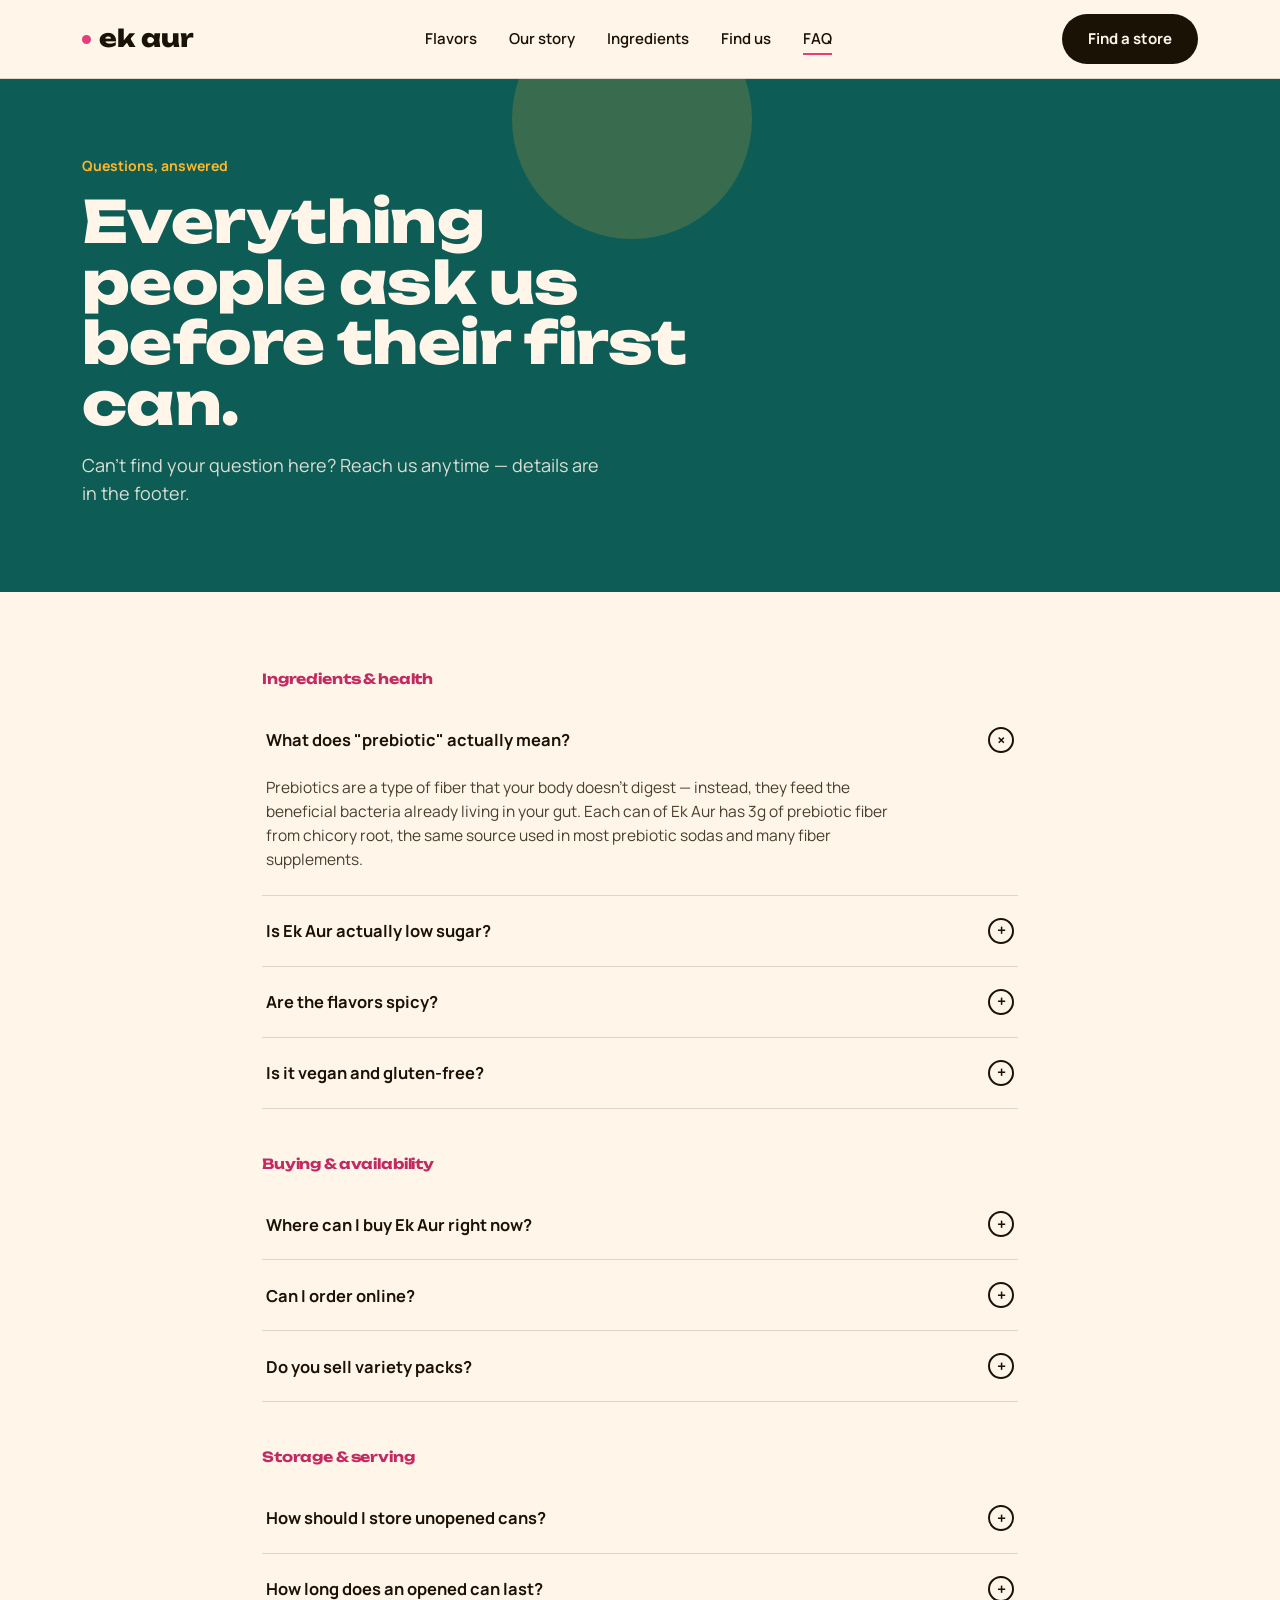
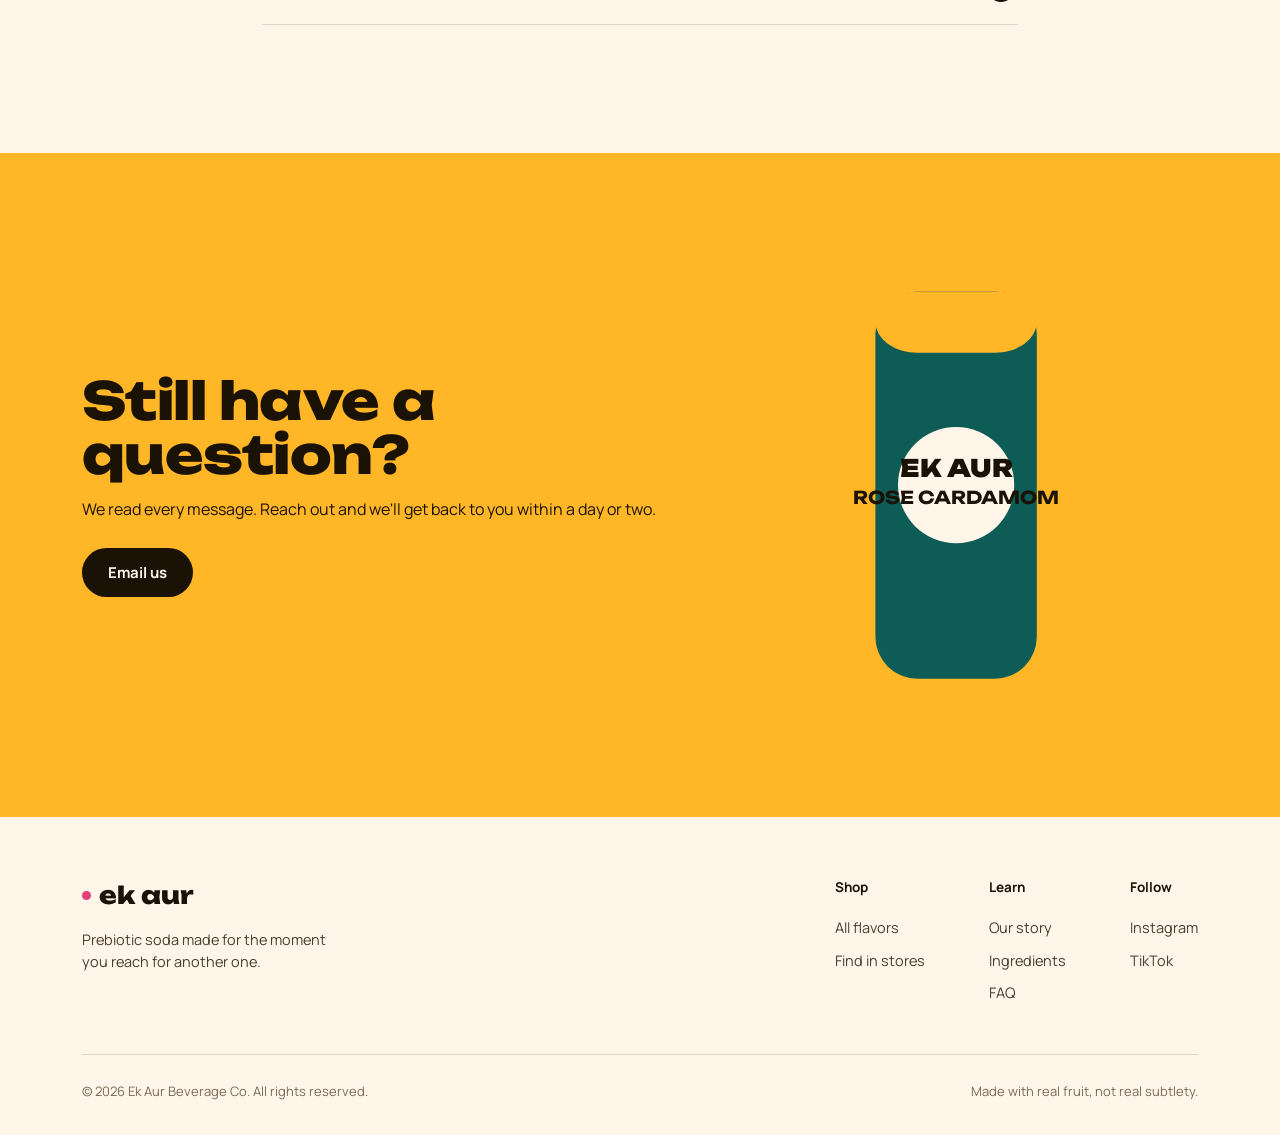
==== faq.html @ 38b81f02 "Add files via upload" ====
<!DOCTYPE html>
<html lang="en">
<head>
<meta charset="UTF-8">
<meta name="viewport" content="width=device-width, initial-scale=1.0">
<title>FAQ — Ek Aur</title>
<link rel="preconnect" href="https://fonts.googleapis.com">
<link rel="preconnect" href="https://fonts.gstatic.com" crossorigin>
<link href="https://fonts.googleapis.com/css2?family=Unbounded:wght@400;600;800;900&family=Manrope:wght@400;500;600;700;800&display=swap" rel="stylesheet">
<link rel="stylesheet" href="styles.css">
</head>
<body>

<header>
  <nav class="wrap">
    <a href="index.html" class="logo"><span class="dot"></span>ek aur</a>
    <div class="nav-links">
      <a href="index.html#flavors">Flavors</a>
      <a href="index.html#story">Our story</a>
      <a href="ingredients.html">Ingredients</a>
      <a href="find-us.html">Find us</a>
      <a href="faq.html" class="active">FAQ</a>
    </div>
    <a href="find-us.html" class="btn">Find a store</a>
  </nav>
</header>

<section class="page-header">
  <div class="blob" style="width:240px; height:240px; top:-80px; left:40%;"></div>
  <div class="wrap">
    <div class="eyebrow">Questions, answered</div>
    <h1>Everything people ask us before their first can.</h1>
    <p>Can't find your question here? Reach us anytime — details are in the footer.</p>
  </div>
</section>

<section class="section tight">
  <div class="wrap" style="max-width:820px;">

    <div class="faq-category">
      <h3>Ingredients &amp; health</h3>

      <details class="faq-item" open>
        <summary>What does "prebiotic" actually mean?<span class="icon">+</span></summary>
        <div class="faq-answer">Prebiotics are a type of fiber that your body doesn't digest — instead, they feed the beneficial bacteria already living in your gut. Each can of Ek Aur has 3g of prebiotic fiber from chicory root, the same source used in most prebiotic sodas and many fiber supplements.</div>
      </details>

      <details class="faq-item">
        <summary>Is Ek Aur actually low sugar?<span class="icon">+</span></summary>
        <div class="faq-answer">Yes — 5g of sugar per can, sourced from fruit juice rather than high-fructose corn syrup. For comparison, a regular soda typically has around 39g. We don't use artificial sweeteners to hit that number.</div>
      </details>

      <details class="faq-item">
        <summary>Are the flavors spicy?<span class="icon">+</span></summary>
        <div class="faq-answer">Only Mango Chili has any heat, and it's a warm finish rather than a burn — closer to a mango with a chili salt rim than a hot sauce. Rose Cardamom, Jamun Fizz, and Guava Lime have no heat at all.</div>
      </details>

      <details class="faq-item">
        <summary>Is it vegan and gluten-free?<span class="icon">+</span></summary>
        <div class="faq-answer">Yes to both. Nothing in any Ek Aur flavor is derived from animal products or contains gluten-based ingredients.</div>
      </details>
    </div>

    <div class="faq-category">
      <h3>Buying &amp; availability</h3>

      <details class="faq-item">
        <summary>Where can I buy Ek Aur right now?<span class="icon">+</span></summary>
        <div class="faq-answer">We're currently in select stores across Delhi NCR, Mumbai, Bengaluru, and Pune, with Hyderabad launching soon. Check the <a href="find-us.html" style="text-decoration:underline;">store locator</a> for exact retailers near you.</div>
      </details>

      <details class="faq-item">
        <summary>Can I order online?<span class="icon">+</span></summary>
        <div class="faq-answer">Not yet — online ordering is in the works. Join the notify list on the homepage or store locator page and we'll email you the moment it's live.</div>
      </details>

      <details class="faq-item">
        <summary>Do you sell variety packs?<span class="icon">+</span></summary>
        <div class="faq-answer">A four-flavor variety pack is planned for the online launch. In stores, availability depends on the retailer — most independent stores currently carry all four flavors individually.</div>
      </details>
    </div>

    <div class="faq-category">
      <h3>Storage &amp; serving</h3>

      <details class="faq-item">
        <summary>How should I store unopened cans?<span class="icon">+</span></summary>
        <div class="faq-answer">Room temperature is fine for storage, but Ek Aur tastes best cold. Chill for at least two hours before opening for the best carbonation and flavor.</div>
      </details>

      <details class="faq-item">
        <summary>How long does an opened can last?<span class="icon">+</span></summary>
        <div class="faq-answer">Like any carbonated drink, it's best finished the same day. Refrigerated and resealed, it'll hold most of its fizz for about 24 hours.</div>
      </details>
    </div>

  </div>
</section>

<section class="cta-band" id="cta">
  <div class="wrap">
    <div>
      <h2>Still have a question?</h2>
      <p style="margin-top:14px; font-size:16px;">We read every message. Reach out and we'll get back to you within a day or two.</p>
      <a href="mailto:hello@drinkekaur.example" class="btn" style="background:var(--ink); color:var(--cream); margin-top:26px;">Email us</a>
    </div>
    <svg viewBox="0 0 300 300" style="justify-self:center;">
      <rect x="100" y="30" width="100" height="240" rx="26" fill="#0E5C56"/>
      <rect x="100" y="30" width="100" height="38" rx="26" fill="#FFB627"/>
      <circle cx="150" cy="150" r="36" fill="#FFF6E9"/>
      <text x="150" y="145" text-anchor="middle" fill="#1B1206" font-family="Unbounded, sans-serif" font-weight="900" font-size="15">EK AUR</text>
      <text x="150" y="162" text-anchor="middle" fill="#1B1206" font-family="Unbounded, sans-serif" font-weight="700" font-size="11">ROSE CARDAMOM</text>
    </svg>
  </div>
</section>

<footer>
  <div class="wrap">
    <div class="footer-top">
      <div>
        <a href="index.html" class="logo"><span class="dot"></span>ek aur</a>
        <p style="max-width:260px; margin-top:14px; font-size:14.5px; color:#4a3d2e;">Prebiotic soda made for the moment you reach for another one.</p>
      </div>
      <div class="footer-cols">
        <div class="footer-col">
          <h4>Shop</h4>
          <a href="index.html#flavors">All flavors</a>
          <a href="find-us.html">Find in stores</a>
        </div>
        <div class="footer-col">
          <h4>Learn</h4>
          <a href="index.html#story">Our story</a>
          <a href="ingredients.html">Ingredients</a>
          <a href="faq.html">FAQ</a>
        </div>
        <div class="footer-col">
          <h4>Follow</h4>
          <a href="#">Instagram</a>
          <a href="#">TikTok</a>
        </div>
      </div>
    </div>
    <div class="footer-bottom">
      <span>© 2026 Ek Aur Beverage Co. All rights reserved.</span>
      <span>Made with real fruit, not real subtlety.</span>
    </div>
  </div>
</footer>

</body>
</html>
---- styles.css ----
/* ===== Ek Aur — shared styles ===== */
:root{
  --cream:#FFF6E9;
  --ink:#1B1206;
  --magenta:#E63E7A;
  --magenta-dark:#C22B62;
  --marigold:#FFB627;
  --teal:#0E5C56;
  --teal-dark:#0A423D;
  --coral:#FF6B4A;
  --line: rgba(27,18,6,0.14);
  --radius-lg: 28px;
  --radius-sm: 14px;
}
*{box-sizing:border-box; margin:0; padding:0;}
html{scroll-behavior:smooth;}
body{
  background:var(--cream);
  color:var(--ink);
  font-family:'Manrope', sans-serif;
  font-size:17px;
  line-height:1.55;
  overflow-x:hidden;
}
h1,h2,h3,.display{
  font-family:'Unbounded', sans-serif;
  line-height:1.05;
  letter-spacing:-0.01em;
}
a{color:inherit; text-decoration:none;}
img,svg{display:block; max-width:100%;}
.wrap{ max-width:1180px; margin:0 auto; padding:0 32px; }
button{font-family:inherit; cursor:pointer; border:none;}
a:focus-visible, button:focus-visible, input:focus-visible, summary:focus-visible{
  outline:3px solid var(--teal); outline-offset:3px;
}
@media (prefers-reduced-motion: reduce){ *{animation:none !important; transition:none !important;} }

/* ---------- NAV ---------- */
header{
  position:sticky; top:0; z-index:50;
  background:rgba(255,246,233,0.92);
  backdrop-filter:blur(8px);
  border-bottom:1px solid var(--line);
}
nav.wrap{ display:flex; align-items:center; justify-content:space-between; height:78px; }
.logo{ font-family:'Unbounded'; font-weight:800; font-size:24px; display:flex; align-items:center; gap:8px; }
.logo .dot{width:9px; height:9px; border-radius:50%; background:var(--magenta); display:inline-block;}
.nav-links{display:flex; gap:32px; font-weight:600; font-size:15px;}
.nav-links a{position:relative; padding:4px 0;}
.nav-links a::after{ content:""; position:absolute; left:0; bottom:0; height:2px; width:0; background:var(--magenta); transition:width .25s ease; }
.nav-links a:hover::after, .nav-links a.active::after{width:100%;}
.btn{
  display:inline-flex; align-items:center; gap:8px;
  background:var(--ink); color:var(--cream);
  padding:13px 26px; border-radius:100px; font-weight:700; font-size:15px;
  transition: transform .18s ease, background .18s ease;
}
.btn:hover{ background:var(--magenta-dark); transform:translateY(-2px);}
.btn.ghost{background:transparent; color:var(--ink); border:2px solid var(--ink); padding:11px 24px;}
.btn.ghost:hover{background:var(--ink); color:var(--cream);}

/* ---------- PAGE HEADER (sub-pages) ---------- */
.page-header{ background:var(--teal); color:var(--cream); padding:76px 0 84px; position:relative; overflow:hidden;}
.page-header .eyebrow{ font-weight:700; font-size:14px; color:var(--marigold); margin-bottom:14px;}
.page-header h1{ font-size:clamp(36px,5vw,58px); font-weight:800; max-width:640px;}
.page-header p{ margin-top:18px; font-size:18px; color:rgba(255,246,233,0.85); max-width:520px;}
.page-header .blob{position:absolute; border-radius:50%; background:rgba(255,182,39,0.18);}

/* ---------- HERO (home) ---------- */
.hero{ position:relative; background:var(--magenta); color:var(--cream); padding-top:64px; overflow:hidden; }
.hero .wrap{ display:grid; grid-template-columns:1.05fr 0.95fr; gap:40px; align-items:center; min-height:640px; }
.hero-eyebrow{ font-weight:700; font-size:15px; color:var(--marigold); margin-bottom:18px; }
.hero h1{ font-size:clamp(48px, 6.4vw, 88px); font-weight:900; color:var(--cream); }
.hero h1 .accent{color:var(--marigold);}
.hero p.lede{ margin-top:24px; max-width:440px; font-size:19px; color:rgba(255,246,233,0.88); }
.hero-cta{display:flex; gap:16px; margin-top:36px; flex-wrap:wrap;}
.hero .btn{background:var(--marigold); color:var(--ink);}
.hero .btn:hover{background:#fff; }
.hero .btn.ghost{border-color:rgba(255,246,233,0.6); color:var(--cream);}
.hero .btn.ghost:hover{background:rgba(255,246,233,0.14); color:var(--cream);}
.hero-art{position:relative; height:560px; display:flex; align-items:flex-end; justify-content:center;}
.can{position:absolute; bottom:20px; transform-origin:bottom center;}
.can.main{width:230px; z-index:3; bottom:10px;}
.can.left{width:150px; left:2%; bottom:0; transform:rotate(-13deg); opacity:0.92; z-index:2;}
.can.right{width:150px; right:0%; bottom:36px; transform:rotate(11deg); opacity:0.92; z-index:2;}
.hero-badge{
  position:absolute; top:70px; right:6%; width:118px; height:118px; border-radius:50%;
  background:var(--teal); color:var(--cream); display:flex; align-items:center; justify-content:center;
  text-align:center; font-family:'Unbounded'; font-weight:700; font-size:13px; line-height:1.25; padding:10px;
  animation: spin-slow 18s linear infinite; border:2px dashed rgba(255,246,233,0.5);
}
@keyframes spin-slow{ to{ transform:rotate(360deg);} }

/* ---------- MARQUEE ---------- */
.marquee-band{ background:var(--ink); color:var(--cream); overflow:hidden; white-space:nowrap; padding:16px 0; }
.marquee-track{ display:inline-block; padding-left:100%; animation: scroll-left 26s linear infinite; font-family:'Unbounded'; font-weight:600; font-size:16px; }
.marquee-track span{ margin:0 28px; color:var(--marigold);}
@keyframes scroll-left{ from{transform:translateX(0);} to{transform:translateX(-100%);} }

/* ---------- SECTION ---------- */
.section{padding:110px 0;}
.section.tight{padding:80px 0;}
.section-head{max-width:600px; margin-bottom:56px;}
.section-head h2{font-size:clamp(32px,4vw,48px); font-weight:800;}
.section-head p{margin-top:16px; font-size:18px; color:#4a3d2e; max-width:520px;}
.section-head .btn{margin-top:22px;}

/* ---------- FLAVORS ---------- */
.flavor-grid{ display:grid; grid-template-columns:repeat(4, 1fr); gap:22px; }
.flavor-card{
  border-radius:var(--radius-lg); padding:30px 24px 26px; min-height:340px;
  display:flex; flex-direction:column; justify-content:space-between; position:relative;
  transition: transform .3s cubic-bezier(.2,.8,.2,1);
}
.flavor-card:hover{transform:translateY(-8px) rotate(-1deg);}
.flavor-card:nth-child(2){ transform:rotate(1.4deg); }
.flavor-card:nth-child(2):hover{ transform:translateY(-8px) rotate(1.4deg) scale(1.01); }
.flavor-card:nth-child(4){ transform:rotate(-1.8deg); }
.flavor-card:nth-child(4):hover{ transform:translateY(-8px) rotate(-1.8deg) scale(1.01); }
.flavor-card h3{font-size:23px; font-weight:700; margin-top:16px;}
.flavor-card p{font-size:14.5px; margin-top:8px; opacity:0.85;}
.flavor-tag{ align-self:flex-start; font-size:12.5px; font-weight:700; padding:5px 12px; border-radius:100px; background:rgba(0,0,0,0.12); }
.flavor-swatch{width:52px; height:52px; border-radius:50%; margin-top:auto;}
.f1{background:#FFD9E6; color:#7A1240;}
.f2{background:#FFE3B0; color:#7A4A00;}
.f3{background:#CDEFE6; color:#0A423D;}
.f4{background:#FFD3C2; color:#7A2A0E;}

/* ---------- STORY ---------- */
.story{ background:var(--teal); color:var(--cream); position:relative; }
.story .wrap{ display:grid; grid-template-columns:0.9fr 1.1fr; gap:60px; align-items:center; }
.story-word{ font-family:'Unbounded'; font-weight:900; font-size:clamp(40px,5vw,64px); color:var(--marigold); }
.story-translit{font-size:16px; letter-spacing:0.02em; color:rgba(255,246,233,0.7); margin-top:6px; font-weight:600;}
.story p.big{font-size:22px; font-weight:600; margin-top:26px; max-width:480px;}
.story-meaning{ background:var(--teal-dark); border-radius:var(--radius-lg); padding:36px; margin-top:8px; }
.story-meaning-row{display:flex; gap:16px; padding:14px 0; border-bottom:1px solid rgba(255,246,233,0.14);}
.story-meaning-row:last-child{border-bottom:none;}
.story-meaning-row .num{font-family:'Unbounded'; font-weight:700; color:var(--marigold); min-width:26px;}

/* ---------- BENEFITS ---------- */
.benefit-grid{ display:grid; grid-template-columns:repeat(3,1fr); gap:2px; background:var(--line); border:1px solid var(--line); border-radius:var(--radius-lg); overflow:hidden; }
.benefit-cell{ background:var(--cream); padding:38px 30px; min-height:230px; display:flex; flex-direction:column; justify-content:space-between; }
.benefit-icon{width:44px; height:44px;}
.benefit-cell h3{font-size:19px; font-weight:700; margin-top:20px;}
.benefit-cell p{font-size:14.5px; color:#4a3d2e; margin-top:8px;}

/* ---------- INGREDIENT DEEP-DIVE ---------- */
.ingredient-row{
  display:grid; grid-template-columns:220px 1fr; gap:40px; align-items:center;
  padding:44px 0; border-bottom:1px solid var(--line);
}
.ingredient-row:last-child{border-bottom:none;}
.ingredient-row:nth-child(even){ grid-template-columns:220px 1fr; }
.ingredient-mark{
  width:180px; height:180px; border-radius:50%; display:flex; align-items:center; justify-content:center;
}
.ingredient-mark svg{width:78px; height:78px;}
.ingredient-copy .tag{ font-size:12.5px; font-weight:700; padding:5px 12px; border-radius:100px; background:rgba(27,18,6,0.08); display:inline-block; margin-bottom:14px;}
.ingredient-copy h3{font-size:26px; font-weight:700;}
.ingredient-copy p{margin-top:12px; max-width:640px; color:#4a3d2e; font-size:15.5px;}
.ingredient-stats{display:flex; gap:28px; margin-top:18px; flex-wrap:wrap;}
.ingredient-stats div{font-size:13px; font-weight:600; color:#4a3d2e;}
.ingredient-stats strong{display:block; font-family:'Unbounded'; font-size:20px; color:var(--ink);}

/* ---------- STAT STRIP ---------- */
.stat-strip{ background:var(--coral); color:var(--ink); }
.stat-strip .wrap{ display:grid; grid-template-columns:repeat(4,1fr); padding:56px 32px; gap:20px; }
.stat{text-align:left; border-left:2px solid rgba(27,18,6,0.25); padding-left:22px;}
.stat:first-child{border-left:none; padding-left:0;}
.stat .big-num{font-family:'Unbounded'; font-weight:800; font-size:40px;}
.stat .label{font-size:13.5px; font-weight:600; margin-top:6px; max-width:150px;}

/* ---------- TESTIMONIALS ---------- */
.testimonials{background:var(--ink); color:var(--cream);}
.testimonials .section-head p{color:rgba(255,246,233,0.7);}
.testimonials .section-head h2{color:var(--cream);}
.t-grid{display:grid; grid-template-columns:repeat(3,1fr); gap:22px;}
.t-card{ background:#2A1D10; border-radius:var(--radius-sm); padding:28px; border:1px solid rgba(255,246,233,0.1); }
.t-card p{font-size:15.5px; line-height:1.6;}
.t-who{margin-top:20px; display:flex; align-items:center; gap:12px;}
.t-avatar{width:38px; height:38px; border-radius:50%;}
.t-who .name{font-weight:700; font-size:14px;}
.t-who .meta{font-size:12.5px; opacity:0.6;}

/* ---------- STORE LOCATOR ---------- */
.locator-panel{
  display:grid; grid-template-columns:1fr 1.3fr; gap:0;
  border:1px solid var(--line); border-radius:var(--radius-lg); overflow:hidden;
}
.locator-search{ background:var(--cream); padding:40px; }
.locator-search h3{font-size:20px; font-weight:700; margin-bottom:16px;}
.locator-search .search-row{display:flex; gap:10px;}
.locator-search input{ flex:1; padding:14px 16px; border-radius:100px; border:2px solid var(--ink); font-family:inherit; font-size:14.5px; background:#fff;}
.locator-search .btn{padding:13px 20px;}
.locator-search .request-note{margin-top:28px; font-size:14px; color:#4a3d2e; line-height:1.6;}
.locator-map{ background: repeating-linear-gradient(135deg, #CDEFE6, #CDEFE6 14px, #bfe6da 14px, #bfe6da 28px); position:relative; min-height:340px;}
.map-pin{
  position:absolute; width:30px; height:30px; background:var(--magenta); border-radius:50% 50% 50% 0;
  transform:rotate(-45deg); border:2px solid var(--ink);
}
.city-list{ margin-top:0; }
.city-row{ display:flex; justify-content:space-between; align-items:center; padding:20px 40px; border-top:1px solid var(--line); }
.city-row .city{font-weight:700; font-size:15px;}
.city-row .stores{font-size:13.5px; color:#4a3d2e; margin-top:3px;}
.city-row .count{ font-family:'Unbounded'; font-weight:700; color:var(--magenta-dark); font-size:14px;}

/* ---------- FAQ ---------- */
.faq-category{margin-bottom:48px;}
.faq-category h3{font-size:14px; font-weight:700; text-transform:none; color:var(--magenta-dark); margin-bottom:18px;}
.faq-item{ border-bottom:1px solid var(--line); }
.faq-item summary{
  padding:22px 4px; font-weight:700; font-size:16.5px; cursor:pointer; list-style:none;
  display:flex; justify-content:space-between; align-items:center; gap:20px;
}
.faq-item summary::-webkit-details-marker{display:none;}
.faq-item summary .icon{
  width:26px; height:26px; border-radius:50%; border:2px solid var(--ink); flex-shrink:0;
  display:flex; align-items:center; justify-content:center; font-size:16px; font-weight:700;
  transition: transform .2s ease;
}
.faq-item[open] summary .icon{transform:rotate(45deg);}
.faq-item .faq-answer{ padding:0 4px 24px; color:#4a3d2e; font-size:15.5px; max-width:640px; }

/* ---------- CTA / NEWSLETTER ---------- */
.cta-band{ background:var(--marigold); color:var(--ink); position:relative; overflow:hidden; }
.cta-band .wrap{ padding:90px 32px; display:grid; grid-template-columns:1.1fr 0.9fr; gap:40px; align-items:center; }
.cta-band h2{font-size:clamp(34px,4.2vw,52px); font-weight:800;}
.cta-form{display:flex; gap:10px; margin-top:26px; max-width:420px;}
.cta-form input{ flex:1; padding:15px 18px; border-radius:100px; border:2px solid var(--ink); font-family:inherit; font-size:15px; background:var(--cream); }
.cta-form .btn{background:var(--ink); color:var(--cream); white-space:nowrap;}
.cta-form .btn:hover{background:var(--teal-dark);}
.cta-note{font-size:13px; margin-top:12px; opacity:0.75;}

/* ---------- FOOTER ---------- */
footer{background:var(--cream); padding:60px 0 34px;}
.footer-top{ display:flex; justify-content:space-between; align-items:flex-start; padding-bottom:44px; border-bottom:1px solid var(--line); flex-wrap:wrap; gap:32px; }
.footer-cols{display:flex; gap:64px; flex-wrap:wrap;}
.footer-col h4{font-size:13.5px; font-weight:700; margin-bottom:14px;}
.footer-col a{display:block; font-size:14.5px; color:#4a3d2e; padding:5px 0;}
.footer-col a:hover{color:var(--magenta-dark);}
.footer-bottom{ display:flex; justify-content:space-between; align-items:center; padding-top:26px; font-size:13px; color:#7a6a56; flex-wrap:wrap; gap:12px; }

/* ---------- RESPONSIVE ---------- */
@media (max-width:920px){
  .nav-links{display:none;}
  .hero .wrap{grid-template-columns:1fr; min-height:auto; padding-top:12px; padding-bottom:40px;}
  .hero-art{height:380px; margin-top:20px;}
  .hero-badge{display:none;}
  .flavor-grid{grid-template-columns:repeat(2,1fr);}
  .story .wrap{grid-template-columns:1fr;}
  .benefit-grid{grid-template-columns:1fr;}
  .stat-strip .wrap{grid-template-columns:repeat(2,1fr);}
  .t-grid{grid-template-columns:1fr;}
  .cta-band .wrap{grid-template-columns:1fr;}
  .cta-form{flex-direction:column;}
  .footer-cols{gap:36px;}
  .ingredient-row{grid-template-columns:1fr; text-align:left;}
  .ingredient-mark{width:120px; height:120px;}
  .ingredient-mark svg{width:56px; height:56px;}
  .locator-panel{grid-template-columns:1fr;}
  .city-row{padding:18px 24px;}
}
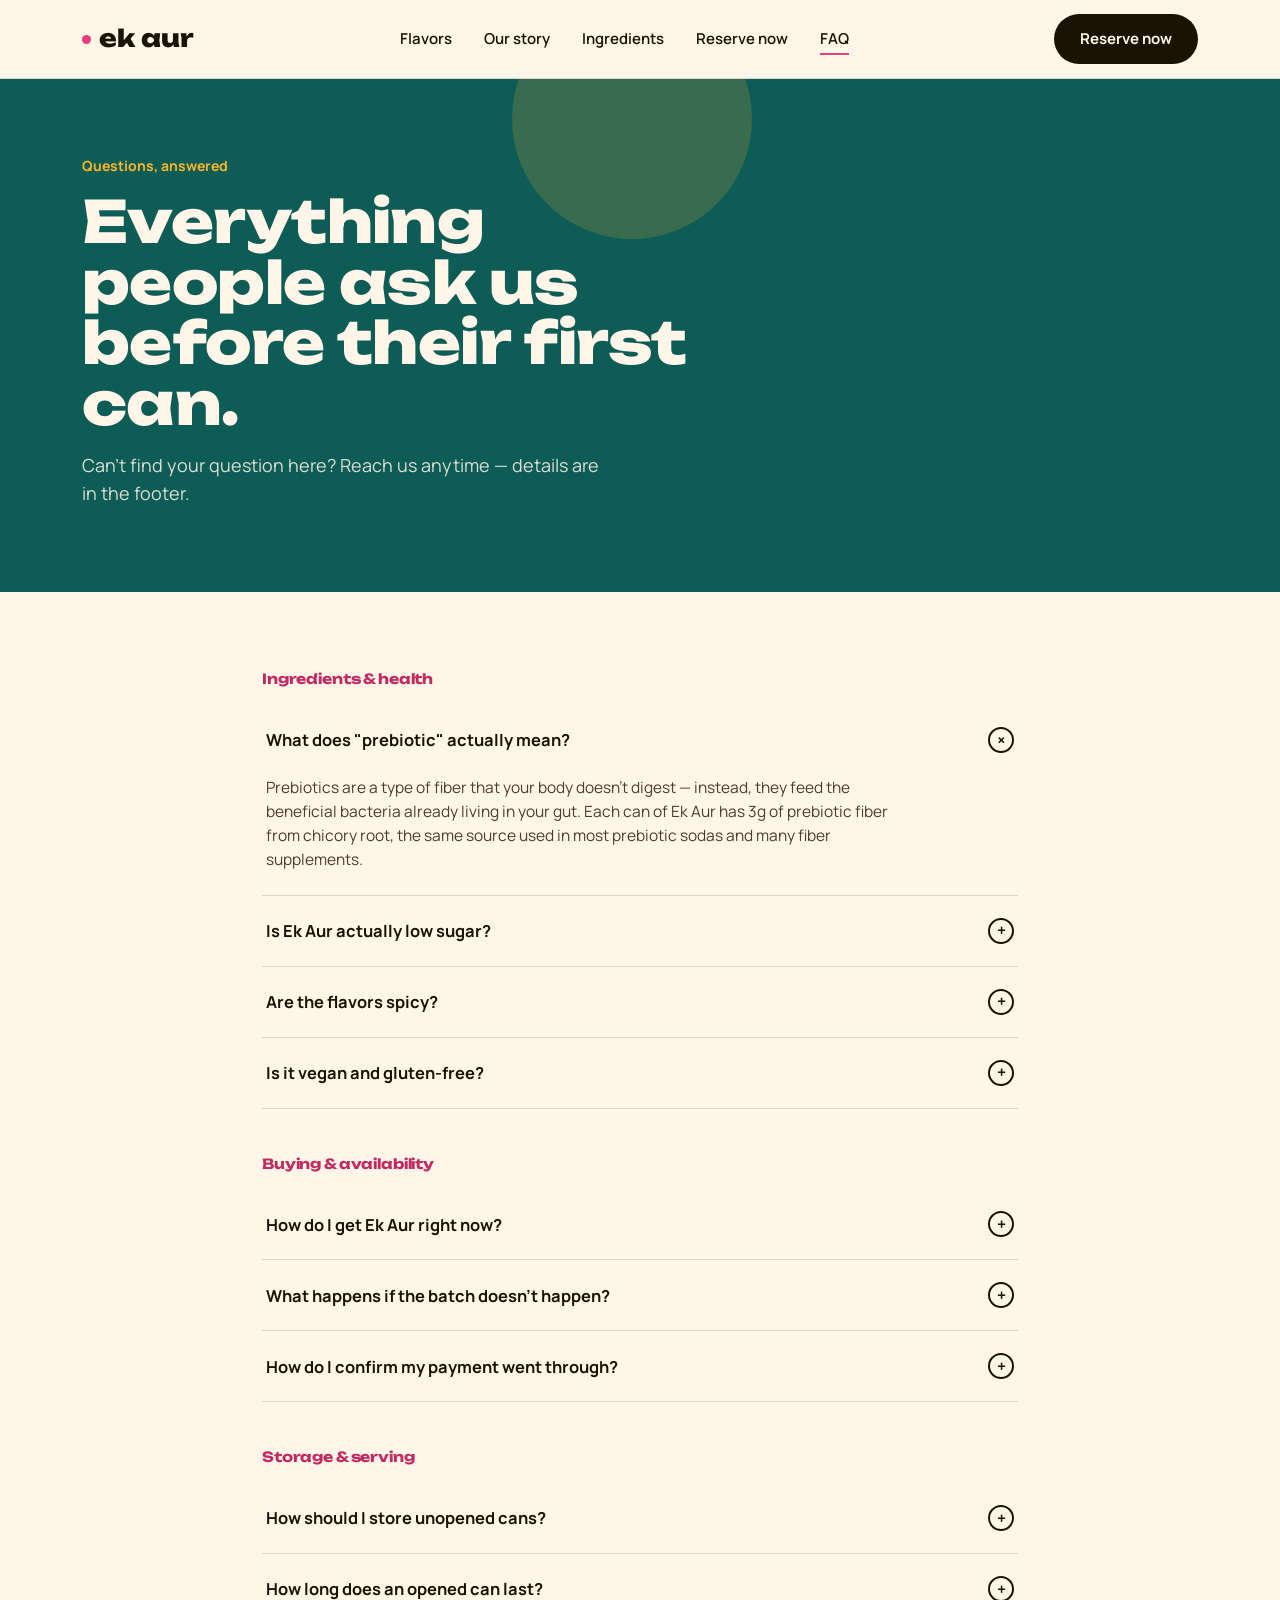
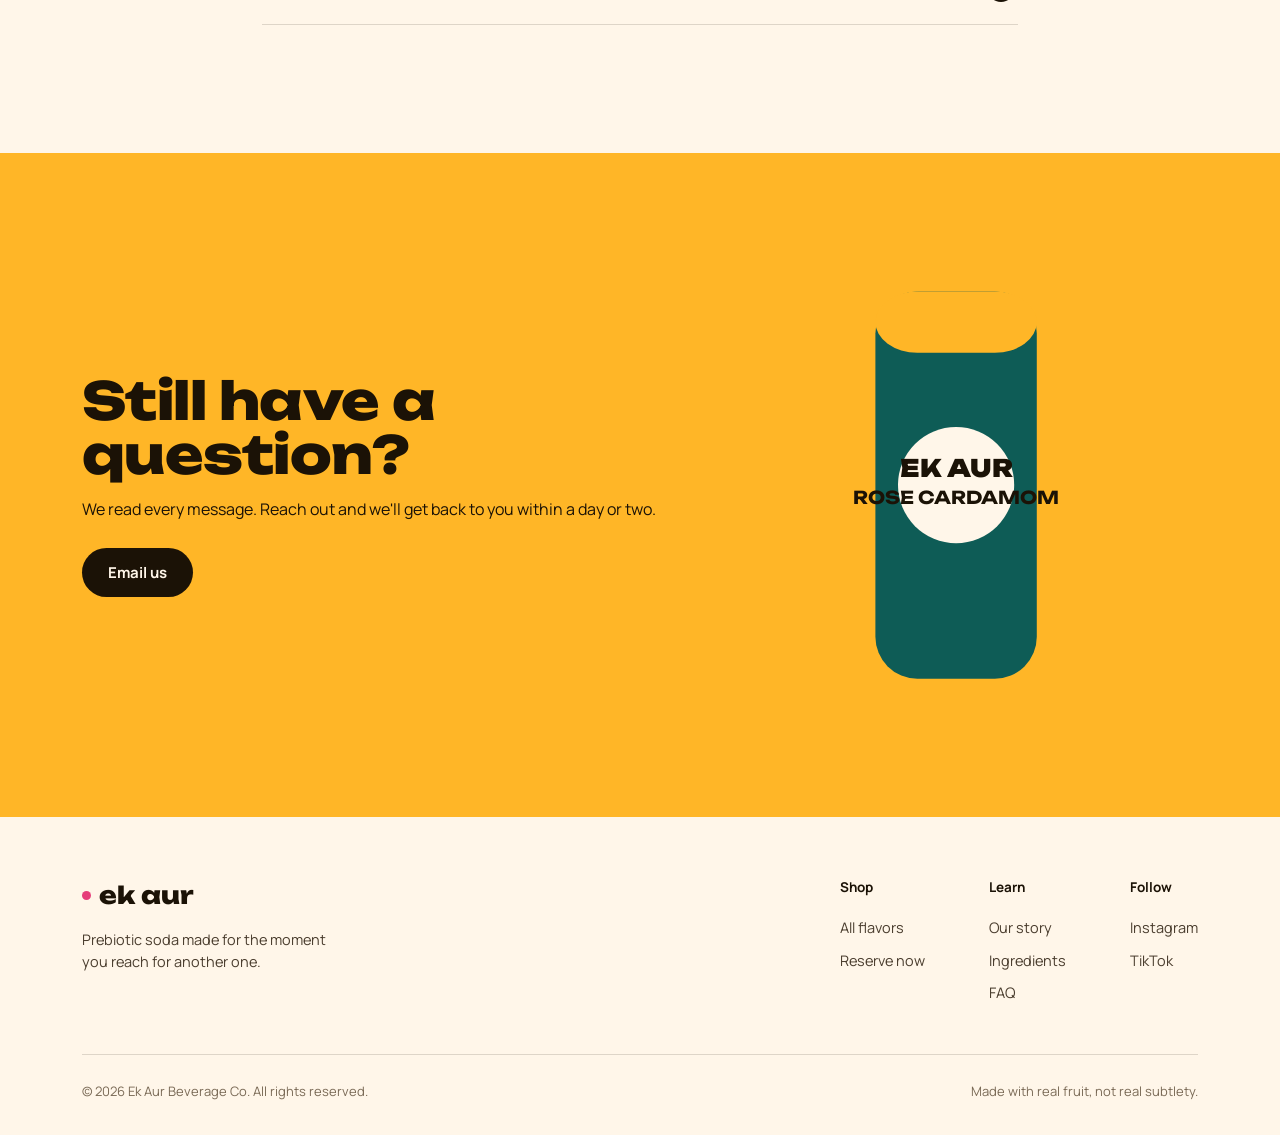
==== commit c9b00600: "Reserve page , QR, google form added" ====
--- a/faq.html
+++ b/faq.html
@@ -18,10 +18,10 @@
       <a href="index.html#flavors">Flavors</a>
       <a href="index.html#story">Our story</a>
       <a href="ingredients.html">Ingredients</a>
-      <a href="find-us.html">Find us</a>
+      <a href="reserve.html">Reserve now</a>
       <a href="faq.html" class="active">FAQ</a>
     </div>
-    <a href="find-us.html" class="btn">Find a store</a>
+    <a href="reserve.html" class="btn">Reserve now</a>
   </nav>
 </header>
 
@@ -65,18 +65,18 @@
       <h3>Buying &amp; availability</h3>
 
       <details class="faq-item">
-        <summary>Where can I buy Ek Aur right now?<span class="icon">+</span></summary>
-        <div class="faq-answer">We're currently in select stores across Delhi NCR, Mumbai, Bengaluru, and Pune, with Hyderabad launching soon. Check the <a href="find-us.html" style="text-decoration:underline;">store locator</a> for exact retailers near you.</div>
+        <summary>How do I get Ek Aur right now?<span class="icon">+</span></summary>
+        <div class="faq-answer">We haven't launched in stores yet — we're currently taking founding-batch pre-orders. Reserve your case on the <a href="reserve.html" style="text-decoration:underline;">reserve page</a>; if we hit our reservation target, we go into production and ship to everyone who reserved.</div>
       </details>
 
       <details class="faq-item">
-        <summary>Can I order online?<span class="icon">+</span></summary>
-        <div class="faq-answer">Not yet — online ordering is in the works. Join the notify list on the homepage or store locator page and we'll email you the moment it's live.</div>
+        <summary>What happens if the batch doesn't happen?<span class="icon">+</span></summary>
+        <div class="faq-answer">If we don't reach 500 reservations by the deadline shown on the reserve page, everyone who paid is refunded in full within 14 days — no questions asked. Your payment isn't at risk either way.</div>
       </details>
 
       <details class="faq-item">
-        <summary>Do you sell variety packs?<span class="icon">+</span></summary>
-        <div class="faq-answer">A four-flavor variety pack is planned for the online launch. In stores, availability depends on the retailer — most independent stores currently carry all four flavors individually.</div>
+        <summary>How do I confirm my payment went through?<span class="icon">+</span></summary>
+        <div class="faq-answer">After paying via the UPI QR code on the reserve page, fill out the short confirmation form with your details and the UPI transaction reference number. That's what officially logs your reservation.</div>
       </details>
     </div>
 
@@ -125,7 +125,7 @@
         <div class="footer-col">
           <h4>Shop</h4>
           <a href="index.html#flavors">All flavors</a>
-          <a href="find-us.html">Find in stores</a>
+          <a href="reserve.html">Reserve now</a>
         </div>
         <div class="footer-col">
           <h4>Learn</h4>
--- a/styles.css
+++ b/styles.css
@@ -79,11 +79,13 @@
 .hero .btn:hover{background:#fff; }
 .hero .btn.ghost{border-color:rgba(255,246,233,0.6); color:var(--cream);}
 .hero .btn.ghost:hover{background:rgba(255,246,233,0.14); color:var(--cream);}
-.hero-art{position:relative; height:560px; display:flex; align-items:flex-end; justify-content:center;}
-.can{position:absolute; bottom:20px; transform-origin:bottom center;}
-.can.main{width:230px; z-index:3; bottom:10px;}
-.can.left{width:150px; left:2%; bottom:0; transform:rotate(-13deg); opacity:0.92; z-index:2;}
-.can.right{width:150px; right:0%; bottom:36px; transform:rotate(11deg); opacity:0.92; z-index:2;}
+.hero-art{position:relative; height:560px; display:flex; align-items:center; justify-content:center;}
+.hero-photo-frame{
+  width:440px; max-width:88%; border-radius:var(--radius-lg); overflow:hidden;
+  transform:rotate(-3deg); box-shadow:0 30px 70px rgba(0,0,0,0.35);
+  border:7px solid var(--cream);
+}
+.hero-photo-frame img{width:100%; height:auto; display:block;}
 .hero-badge{
   position:absolute; top:70px; right:6%; width:118px; height:118px; border-radius:50%;
   background:var(--teal); color:var(--cream); display:flex; align-items:center; justify-content:center;
@@ -109,8 +111,8 @@
 /* ---------- FLAVORS ---------- */
 .flavor-grid{ display:grid; grid-template-columns:repeat(4, 1fr); gap:22px; }
 .flavor-card{
-  border-radius:var(--radius-lg); padding:30px 24px 26px; min-height:340px;
-  display:flex; flex-direction:column; justify-content:space-between; position:relative;
+  border-radius:var(--radius-lg); overflow:hidden; min-height:340px;
+  display:flex; flex-direction:column; position:relative;
   transition: transform .3s cubic-bezier(.2,.8,.2,1);
 }
 .flavor-card:hover{transform:translateY(-8px) rotate(-1deg);}
@@ -118,10 +120,15 @@
 .flavor-card:nth-child(2):hover{ transform:translateY(-8px) rotate(1.4deg) scale(1.01); }
 .flavor-card:nth-child(4){ transform:rotate(-1.8deg); }
 .flavor-card:nth-child(4):hover{ transform:translateY(-8px) rotate(-1.8deg) scale(1.01); }
+.flavor-media{position:relative; width:100%; aspect-ratio:4/3; overflow:hidden;}
+.flavor-photo{position:absolute; inset:0; width:100%; height:100%; object-fit:cover; display:block; transition:opacity .25s ease;}
+.flavor-video{position:absolute; inset:0; width:100%; height:100%; object-fit:cover; display:block; opacity:0; transition:opacity .25s ease; pointer-events:none;}
+.flavor-card:hover .flavor-photo{opacity:0;}
+.flavor-card:hover .flavor-video{opacity:1;}
+.flavor-card-body{padding:20px 22px 24px; display:flex; flex-direction:column; flex:1; justify-content:space-between;}
 .flavor-card h3{font-size:23px; font-weight:700; margin-top:16px;}
 .flavor-card p{font-size:14.5px; margin-top:8px; opacity:0.85;}
 .flavor-tag{ align-self:flex-start; font-size:12.5px; font-weight:700; padding:5px 12px; border-radius:100px; background:rgba(0,0,0,0.12); }
-.flavor-swatch{width:52px; height:52px; border-radius:50%; margin-top:auto;}
 .f1{background:#FFD9E6; color:#7A1240;}
 .f2{background:#FFE3B0; color:#7A4A00;}
 .f3{background:#CDEFE6; color:#0A423D;}
@@ -154,8 +161,10 @@
 .ingredient-row:nth-child(even){ grid-template-columns:220px 1fr; }
 .ingredient-mark{
   width:180px; height:180px; border-radius:50%; display:flex; align-items:center; justify-content:center;
+  flex-shrink:0; overflow:hidden;
 }
 .ingredient-mark svg{width:78px; height:78px;}
+.ingredient-mark-photo img{width:100%; height:100%; object-fit:cover; display:block;}
 .ingredient-copy .tag{ font-size:12.5px; font-weight:700; padding:5px 12px; border-radius:100px; background:rgba(27,18,6,0.08); display:inline-block; margin-bottom:14px;}
 .ingredient-copy h3{font-size:26px; font-weight:700;}
 .ingredient-copy p{margin-top:12px; max-width:640px; color:#4a3d2e; font-size:15.5px;}
@@ -182,6 +191,65 @@
 .t-avatar{width:38px; height:38px; border-radius:50%;}
 .t-who .name{font-weight:700; font-size:14px;}
 .t-who .meta{font-size:12.5px; opacity:0.6;}
+
+/* ---------- RESERVE / PRE-ORDER ---------- */
+.reserve-progress{ margin-bottom:48px; }
+.reserve-progress-top{ display:flex; justify-content:space-between; align-items:baseline; flex-wrap:wrap; gap:10px; font-size:15px; font-weight:600; margin-bottom:12px; }
+.reserve-count strong, .reserve-deadline strong{ font-family:'Unbounded'; font-weight:700; color:var(--magenta-dark); }
+.reserve-bar{ height:14px; border-radius:100px; background:var(--line); overflow:hidden; }
+.reserve-bar-fill{ height:100%; background:linear-gradient(90deg, var(--magenta), var(--coral)); border-radius:100px; transition:width .4s ease; }
+
+.reserve-panel{
+  display:grid; grid-template-columns:1fr 1fr; gap:0;
+  border:1px solid var(--line); border-radius:var(--radius-lg); overflow:hidden;
+  margin-bottom:56px;
+}
+.reserve-offer{ background:var(--cream); padding:44px; }
+.reserve-price{ margin-top:22px; display:flex; align-items:baseline; gap:12px; flex-wrap:wrap; }
+.price-now{ font-family:'Unbounded'; font-weight:800; font-size:40px; color:var(--ink); }
+.price-note{ font-size:13px; color:#7a6a56; max-width:220px; }
+.reserve-perks{ margin-top:24px; list-style:none; display:flex; flex-direction:column; gap:10px; }
+.reserve-perks li{ font-size:14.5px; padding-left:26px; position:relative; color:#4a3d2e; }
+.reserve-perks li::before{ content:"✓"; position:absolute; left:0; color:var(--teal); font-weight:700; }
+
+.reserve-pay{ background:#FFF0DC; padding:44px; }
+.reserve-step{ display:flex; gap:14px; margin-bottom:16px; }
+.step-num{
+  width:30px; height:30px; border-radius:50%; background:var(--ink); color:var(--cream);
+  display:flex; align-items:center; justify-content:center; font-family:'Unbounded'; font-weight:700; font-size:13px;
+  flex-shrink:0;
+}
+.reserve-step h3{ font-size:17px; font-weight:700; }
+.reserve-step p{ font-size:13.5px; color:#4a3d2e; margin-top:4px; }
+.qr-card{
+  background:#fff; border-radius:var(--radius-sm); padding:20px; margin:0 0 28px 44px;
+  border:1px solid var(--line); max-width:280px;
+}
+.qr-card img{ width:100%; border-radius:8px; }
+.upi-id-row{
+  display:flex; align-items:center; justify-content:space-between; gap:10px;
+  margin-top:14px; font-size:12.5px; font-weight:600; word-break:break-all;
+}
+.copy-btn{
+  background:var(--ink); color:var(--cream); font-size:11.5px; font-weight:700;
+  padding:7px 14px; border-radius:100px; white-space:nowrap; flex-shrink:0;
+}
+.copy-btn:hover{ background:var(--magenta-dark); }
+.reserve-confirm-btn{
+  display:block; text-align:center; margin-left:44px; background:var(--teal); color:var(--cream);
+  padding:16px 20px; font-size:15.5px;
+}
+.reserve-confirm-btn:hover{ background:var(--teal-dark); }
+
+.reserve-terms{ background:var(--teal); color:var(--cream); border-radius:var(--radius-lg); padding:40px 44px; }
+.reserve-terms h3{ font-size:20px; font-weight:700; margin-bottom:10px; color:var(--marigold); }
+.reserve-terms .story-meaning-row{ border-color:rgba(255,246,233,0.16) !important; }
+
+@media (max-width:920px){
+  .reserve-panel{grid-template-columns:1fr;}
+  .qr-card, .reserve-confirm-btn{ margin-left:0; }
+  .reserve-offer, .reserve-pay{ padding:30px 24px; }
+}
 
 /* ---------- STORE LOCATOR ---------- */
 .locator-panel{
@@ -260,4 +328,5 @@
   .ingredient-mark svg{width:56px; height:56px;}
   .locator-panel{grid-template-columns:1fr;}
   .city-row{padding:18px 24px;}
-}
+  .hero-photo-frame{width:320px;}
+}
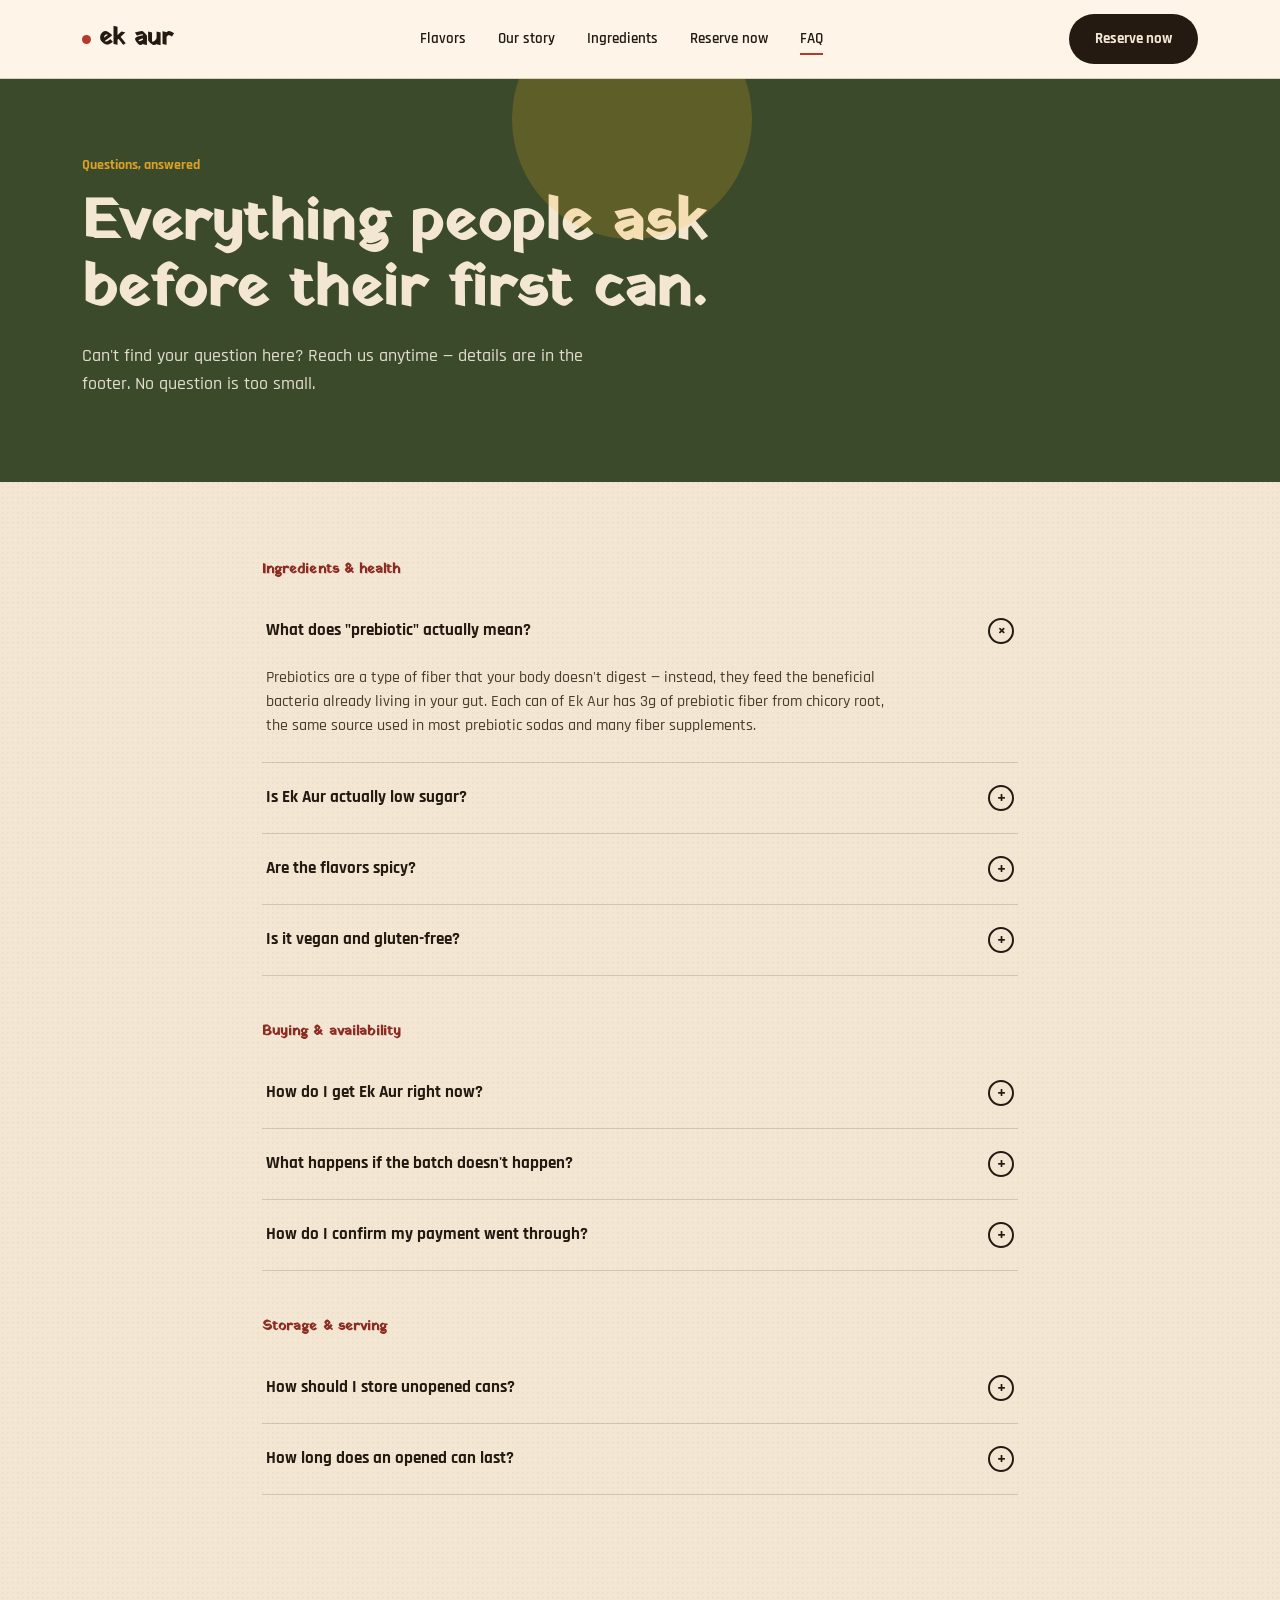
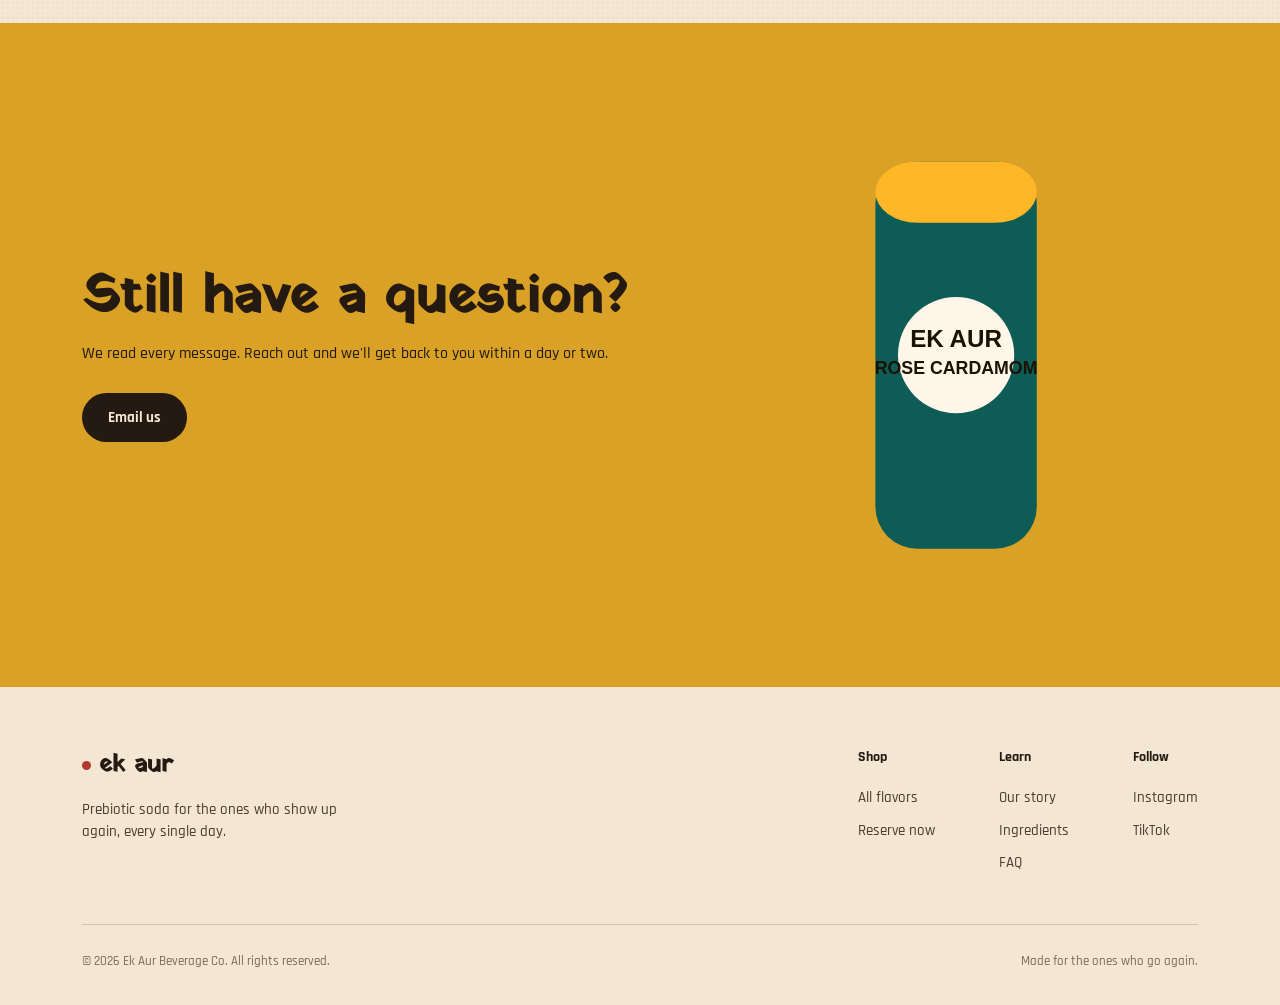
==== commit b47a3a0e: "Change brand Identity to ek or din" ====
--- a/faq.html
+++ b/faq.html
@@ -6,7 +6,7 @@
 <title>FAQ — Ek Aur</title>
 <link rel="preconnect" href="https://fonts.googleapis.com">
 <link rel="preconnect" href="https://fonts.gstatic.com" crossorigin>
-<link href="https://fonts.googleapis.com/css2?family=Unbounded:wght@400;600;800;900&family=Manrope:wght@400;500;600;700;800&display=swap" rel="stylesheet">
+<link href="https://fonts.googleapis.com/css2?family=Yatra+One&family=Rajdhani:wght@400;500;600;700&display=swap" rel="stylesheet">
 <link rel="stylesheet" href="styles.css">
 </head>
 <body>
@@ -29,8 +29,8 @@
   <div class="blob" style="width:240px; height:240px; top:-80px; left:40%;"></div>
   <div class="wrap">
     <div class="eyebrow">Questions, answered</div>
-    <h1>Everything people ask us before their first can.</h1>
-    <p>Can't find your question here? Reach us anytime — details are in the footer.</p>
+    <h1>Everything people ask before their first can.</h1>
+    <p>Can't find your question here? Reach us anytime — details are in the footer. No question is too small.</p>
   </div>
 </section>
 
@@ -119,7 +119,7 @@
     <div class="footer-top">
       <div>
         <a href="index.html" class="logo"><span class="dot"></span>ek aur</a>
-        <p style="max-width:260px; margin-top:14px; font-size:14.5px; color:#4a3d2e;">Prebiotic soda made for the moment you reach for another one.</p>
+        <p style="max-width:260px; margin-top:14px; font-size:14.5px; color:#4a3d2e;">Prebiotic soda for the ones who show up again, every single day.</p>
       </div>
       <div class="footer-cols">
         <div class="footer-col">
@@ -142,7 +142,7 @@
     </div>
     <div class="footer-bottom">
       <span>© 2026 Ek Aur Beverage Co. All rights reserved.</span>
-      <span>Made with real fruit, not real subtlety.</span>
+      <span>Made for the ones who go again.</span>
     </div>
   </div>
 </footer>
--- a/styles.css
+++ b/styles.css
@@ -1,31 +1,37 @@
 /* ===== Ek Aur — shared styles ===== */
 :root{
-  --cream:#FFF6E9;
-  --ink:#1B1206;
-  --magenta:#E63E7A;
-  --magenta-dark:#C22B62;
-  --marigold:#FFB627;
-  --teal:#0E5C56;
-  --teal-dark:#0A423D;
-  --coral:#FF6B4A;
-  --line: rgba(27,18,6,0.14);
-  --radius-lg: 28px;
-  --radius-sm: 14px;
+  /* Rooted, earned palette — akhara mitti, turmeric, sindoor, khadi */
+  --cream:#F3E7D3;
+  --ink:#241A12;
+  --magenta:#B23A2E;
+  --magenta-dark:#8C2B21;
+  --marigold:#D9A125;
+  --teal:#3B4A2A;
+  --teal-dark:#252F19;
+  --coral:#B5651D;
+  --line: rgba(36,26,18,0.16);
+  --radius-lg: 24px;
+  --radius-sm: 12px;
 }
 *{box-sizing:border-box; margin:0; padding:0;}
 html{scroll-behavior:smooth;}
 body{
   background:var(--cream);
   color:var(--ink);
-  font-family:'Manrope', sans-serif;
-  font-size:17px;
+  font-family:'Rajdhani', sans-serif;
+  font-size:18px;
+  font-weight:500;
   line-height:1.55;
   overflow-x:hidden;
+  background-image:
+    radial-gradient(rgba(36,26,18,0.035) 1px, transparent 1px);
+  background-size: 5px 5px;
 }
 h1,h2,h3,.display{
-  font-family:'Unbounded', sans-serif;
-  line-height:1.05;
-  letter-spacing:-0.01em;
+  font-family:'Yatra One', cursive;
+  line-height:1.15;
+  letter-spacing:0.005em;
+  font-weight:400;
 }
 a{color:inherit; text-decoration:none;}
 img,svg{display:block; max-width:100%;}
@@ -44,7 +50,7 @@
   border-bottom:1px solid var(--line);
 }
 nav.wrap{ display:flex; align-items:center; justify-content:space-between; height:78px; }
-.logo{ font-family:'Unbounded'; font-weight:800; font-size:24px; display:flex; align-items:center; gap:8px; }
+.logo{ font-family:'Yatra One'; font-weight:800; font-size:24px; display:flex; align-items:center; gap:8px; }
 .logo .dot{width:9px; height:9px; border-radius:50%; background:var(--magenta); display:inline-block;}
 .nav-links{display:flex; gap:32px; font-weight:600; font-size:15px;}
 .nav-links a{position:relative; padding:4px 0;}
@@ -85,18 +91,18 @@
   transform:rotate(-3deg); box-shadow:0 30px 70px rgba(0,0,0,0.35);
   border:7px solid var(--cream);
 }
-.hero-photo-frame img{width:100%; height:auto; display:block;}
+.hero-photo-frame img, .hero-photo-frame video{width:100%; height:auto; display:block;}
 .hero-badge{
   position:absolute; top:70px; right:6%; width:118px; height:118px; border-radius:50%;
   background:var(--teal); color:var(--cream); display:flex; align-items:center; justify-content:center;
-  text-align:center; font-family:'Unbounded'; font-weight:700; font-size:13px; line-height:1.25; padding:10px;
+  text-align:center; font-family:'Yatra One'; font-weight:700; font-size:13px; line-height:1.25; padding:10px;
   animation: spin-slow 18s linear infinite; border:2px dashed rgba(255,246,233,0.5);
 }
 @keyframes spin-slow{ to{ transform:rotate(360deg);} }
 
 /* ---------- MARQUEE ---------- */
 .marquee-band{ background:var(--ink); color:var(--cream); overflow:hidden; white-space:nowrap; padding:16px 0; }
-.marquee-track{ display:inline-block; padding-left:100%; animation: scroll-left 26s linear infinite; font-family:'Unbounded'; font-weight:600; font-size:16px; }
+.marquee-track{ display:inline-block; padding-left:100%; animation: scroll-left 26s linear infinite; font-family:'Yatra One'; font-weight:600; font-size:16px; }
 .marquee-track span{ margin:0 28px; color:var(--marigold);}
 @keyframes scroll-left{ from{transform:translateX(0);} to{transform:translateX(-100%);} }
 
@@ -137,13 +143,13 @@
 /* ---------- STORY ---------- */
 .story{ background:var(--teal); color:var(--cream); position:relative; }
 .story .wrap{ display:grid; grid-template-columns:0.9fr 1.1fr; gap:60px; align-items:center; }
-.story-word{ font-family:'Unbounded'; font-weight:900; font-size:clamp(40px,5vw,64px); color:var(--marigold); }
+.story-word{ font-family:'Yatra One'; font-weight:900; font-size:clamp(40px,5vw,64px); color:var(--marigold); }
 .story-translit{font-size:16px; letter-spacing:0.02em; color:rgba(255,246,233,0.7); margin-top:6px; font-weight:600;}
 .story p.big{font-size:22px; font-weight:600; margin-top:26px; max-width:480px;}
 .story-meaning{ background:var(--teal-dark); border-radius:var(--radius-lg); padding:36px; margin-top:8px; }
 .story-meaning-row{display:flex; gap:16px; padding:14px 0; border-bottom:1px solid rgba(255,246,233,0.14);}
 .story-meaning-row:last-child{border-bottom:none;}
-.story-meaning-row .num{font-family:'Unbounded'; font-weight:700; color:var(--marigold); min-width:26px;}
+.story-meaning-row .num{font-family:'Yatra One'; font-weight:700; color:var(--marigold); min-width:26px;}
 
 /* ---------- BENEFITS ---------- */
 .benefit-grid{ display:grid; grid-template-columns:repeat(3,1fr); gap:2px; background:var(--line); border:1px solid var(--line); border-radius:var(--radius-lg); overflow:hidden; }
@@ -170,14 +176,14 @@
 .ingredient-copy p{margin-top:12px; max-width:640px; color:#4a3d2e; font-size:15.5px;}
 .ingredient-stats{display:flex; gap:28px; margin-top:18px; flex-wrap:wrap;}
 .ingredient-stats div{font-size:13px; font-weight:600; color:#4a3d2e;}
-.ingredient-stats strong{display:block; font-family:'Unbounded'; font-size:20px; color:var(--ink);}
+.ingredient-stats strong{display:block; font-family:'Yatra One'; font-size:20px; color:var(--ink);}
 
 /* ---------- STAT STRIP ---------- */
 .stat-strip{ background:var(--coral); color:var(--ink); }
 .stat-strip .wrap{ display:grid; grid-template-columns:repeat(4,1fr); padding:56px 32px; gap:20px; }
 .stat{text-align:left; border-left:2px solid rgba(27,18,6,0.25); padding-left:22px;}
 .stat:first-child{border-left:none; padding-left:0;}
-.stat .big-num{font-family:'Unbounded'; font-weight:800; font-size:40px;}
+.stat .big-num{font-family:'Yatra One'; font-weight:800; font-size:40px;}
 .stat .label{font-size:13.5px; font-weight:600; margin-top:6px; max-width:150px;}
 
 /* ---------- TESTIMONIALS ---------- */
@@ -195,7 +201,7 @@
 /* ---------- RESERVE / PRE-ORDER ---------- */
 .reserve-progress{ margin-bottom:48px; }
 .reserve-progress-top{ display:flex; justify-content:space-between; align-items:baseline; flex-wrap:wrap; gap:10px; font-size:15px; font-weight:600; margin-bottom:12px; }
-.reserve-count strong, .reserve-deadline strong{ font-family:'Unbounded'; font-weight:700; color:var(--magenta-dark); }
+.reserve-count strong, .reserve-deadline strong{ font-family:'Yatra One'; font-weight:700; color:var(--magenta-dark); }
 .reserve-bar{ height:14px; border-radius:100px; background:var(--line); overflow:hidden; }
 .reserve-bar-fill{ height:100%; background:linear-gradient(90deg, var(--magenta), var(--coral)); border-radius:100px; transition:width .4s ease; }
 
@@ -206,7 +212,7 @@
 }
 .reserve-offer{ background:var(--cream); padding:44px; }
 .reserve-price{ margin-top:22px; display:flex; align-items:baseline; gap:12px; flex-wrap:wrap; }
-.price-now{ font-family:'Unbounded'; font-weight:800; font-size:40px; color:var(--ink); }
+.price-now{ font-family:'Yatra One'; font-weight:800; font-size:40px; color:var(--ink); }
 .price-note{ font-size:13px; color:#7a6a56; max-width:220px; }
 .reserve-perks{ margin-top:24px; list-style:none; display:flex; flex-direction:column; gap:10px; }
 .reserve-perks li{ font-size:14.5px; padding-left:26px; position:relative; color:#4a3d2e; }
@@ -216,7 +222,7 @@
 .reserve-step{ display:flex; gap:14px; margin-bottom:16px; }
 .step-num{
   width:30px; height:30px; border-radius:50%; background:var(--ink); color:var(--cream);
-  display:flex; align-items:center; justify-content:center; font-family:'Unbounded'; font-weight:700; font-size:13px;
+  display:flex; align-items:center; justify-content:center; font-family:'Yatra One'; font-weight:700; font-size:13px;
   flex-shrink:0;
 }
 .reserve-step h3{ font-size:17px; font-weight:700; }
@@ -271,7 +277,7 @@
 .city-row{ display:flex; justify-content:space-between; align-items:center; padding:20px 40px; border-top:1px solid var(--line); }
 .city-row .city{font-weight:700; font-size:15px;}
 .city-row .stores{font-size:13.5px; color:#4a3d2e; margin-top:3px;}
-.city-row .count{ font-family:'Unbounded'; font-weight:700; color:var(--magenta-dark); font-size:14px;}
+.city-row .count{ font-family:'Yatra One'; font-weight:700; color:var(--magenta-dark); font-size:14px;}
 
 /* ---------- FAQ ---------- */
 .faq-category{margin-bottom:48px;}
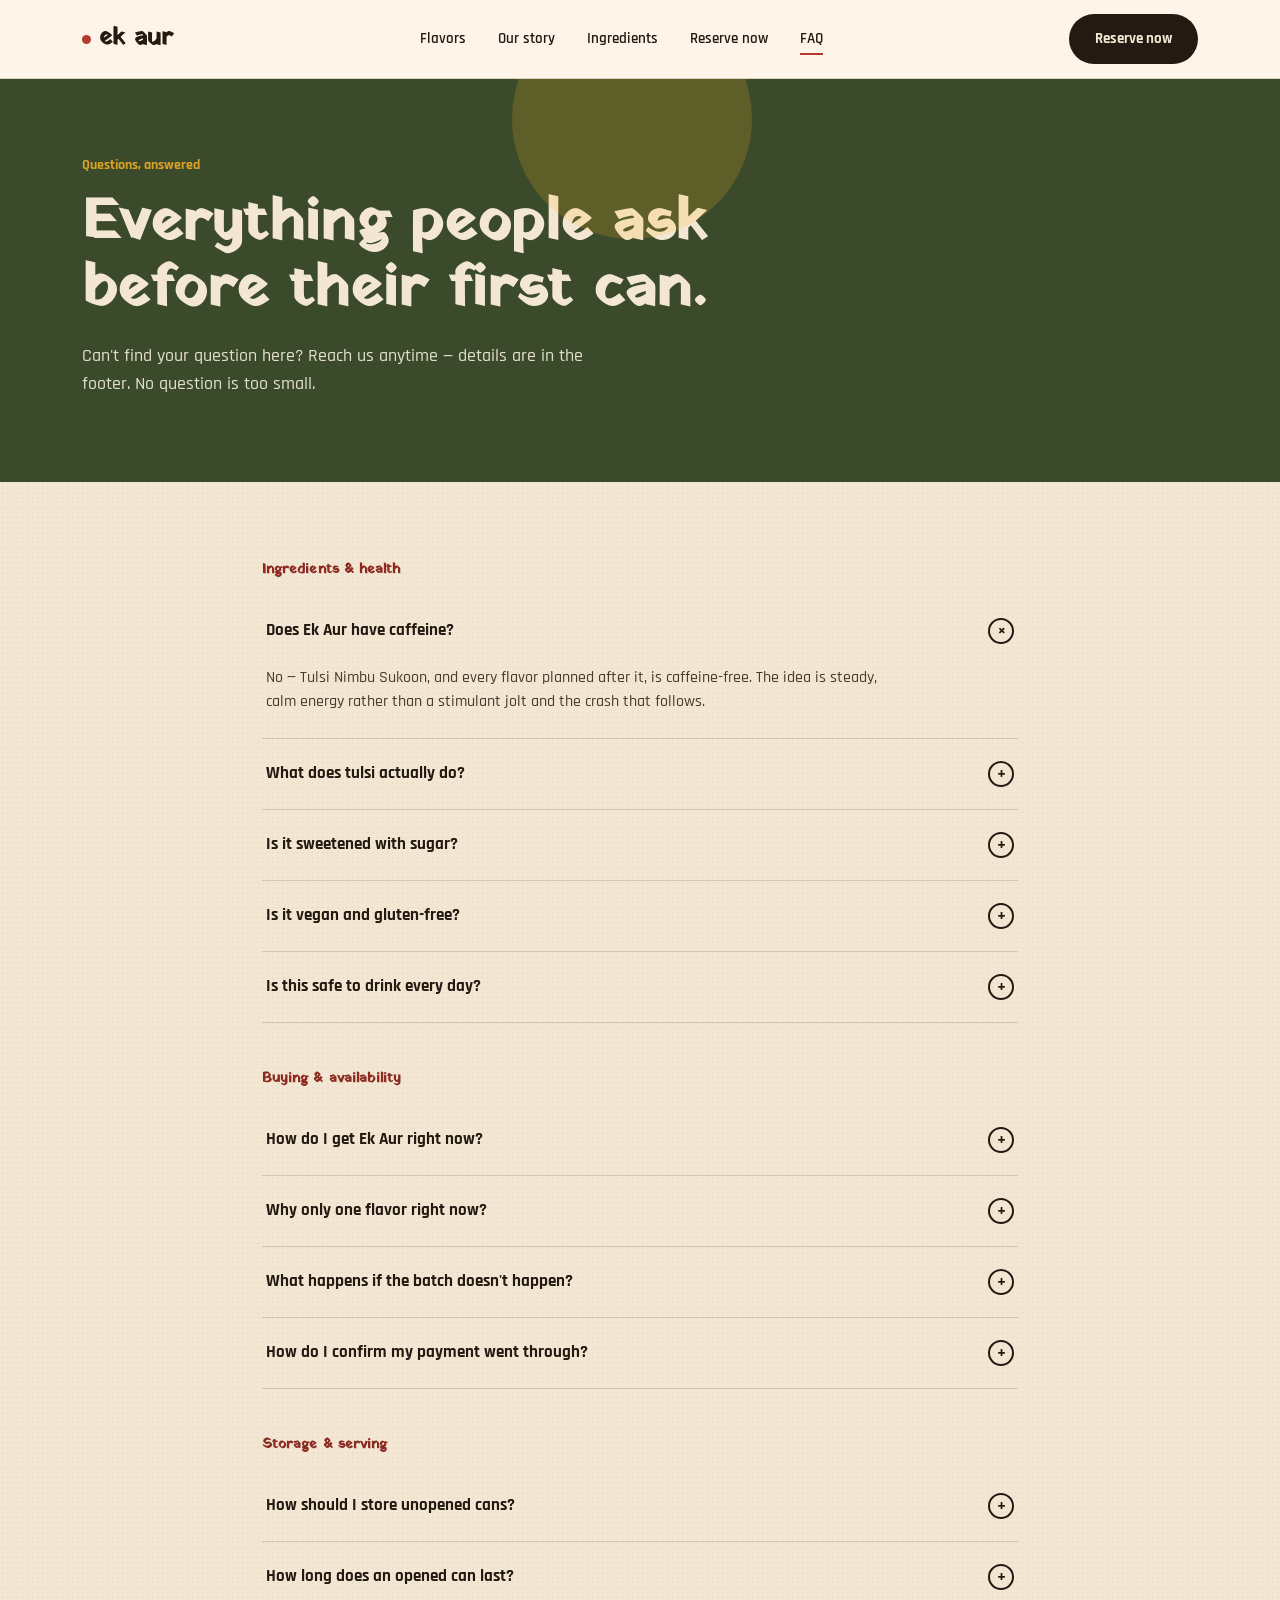
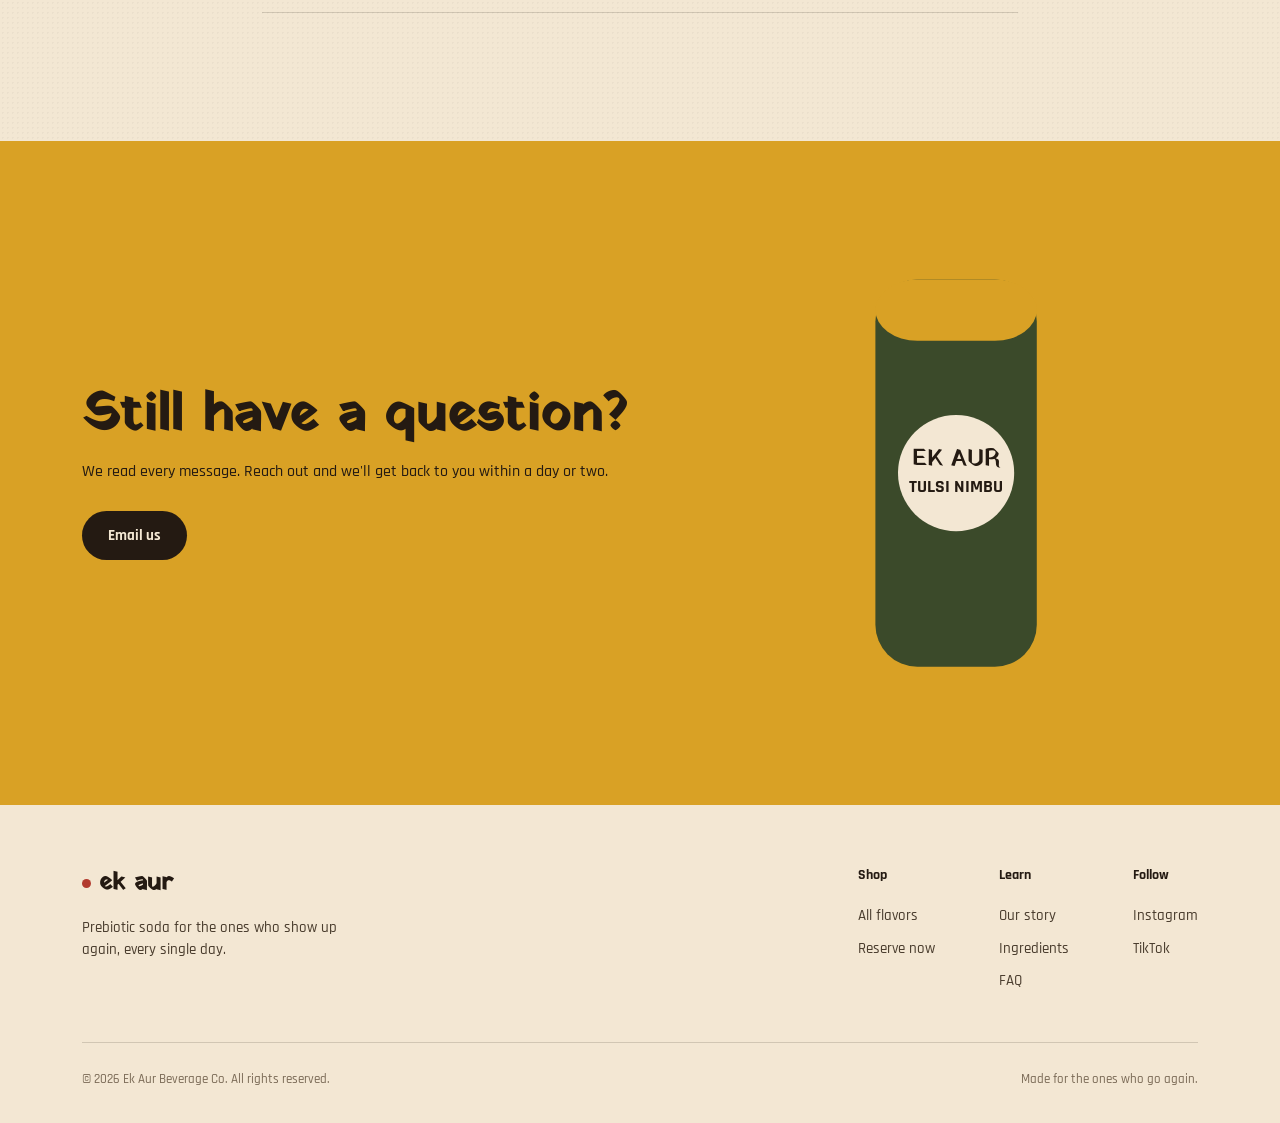
==== commit e902cda8: "Relaunch phase1" ====
--- a/faq.html
+++ b/faq.html
@@ -41,23 +41,28 @@
       <h3>Ingredients &amp; health</h3>
 
       <details class="faq-item" open>
-        <summary>What does "prebiotic" actually mean?<span class="icon">+</span></summary>
-        <div class="faq-answer">Prebiotics are a type of fiber that your body doesn't digest — instead, they feed the beneficial bacteria already living in your gut. Each can of Ek Aur has 3g of prebiotic fiber from chicory root, the same source used in most prebiotic sodas and many fiber supplements.</div>
+        <summary>Does Ek Aur have caffeine?<span class="icon">+</span></summary>
+        <div class="faq-answer">No — Tulsi Nimbu Sukoon, and every flavor planned after it, is caffeine-free. The idea is steady, calm energy rather than a stimulant jolt and the crash that follows.</div>
       </details>
 
       <details class="faq-item">
-        <summary>Is Ek Aur actually low sugar?<span class="icon">+</span></summary>
-        <div class="faq-answer">Yes — 5g of sugar per can, sourced from fruit juice rather than high-fructose corn syrup. For comparison, a regular soda typically has around 39g. We don't use artificial sweeteners to hit that number.</div>
+        <summary>What does tulsi actually do?<span class="icon">+</span></summary>
+        <div class="faq-answer">Tulsi (Holy Basil) is traditionally used in Ayurveda to support calm and steadiness. We're not making medical claims here — just using an ingredient with a long, well-known history in Indian households, at a real dose rather than a token amount.</div>
       </details>
 
       <details class="faq-item">
-        <summary>Are the flavors spicy?<span class="icon">+</span></summary>
-        <div class="faq-answer">Only Mango Chili has any heat, and it's a warm finish rather than a burn — closer to a mango with a chili salt rim than a hot sauce. Rose Cardamom, Jamun Fizz, and Guava Lime have no heat at all.</div>
+        <summary>Is it sweetened with sugar?<span class="icon">+</span></summary>
+        <div class="faq-answer">It's sweetened with jaggery (gur), not refined sugar or high-fructose corn syrup, and there are no artificial sweeteners either.</div>
       </details>
 
       <details class="faq-item">
         <summary>Is it vegan and gluten-free?<span class="icon">+</span></summary>
-        <div class="faq-answer">Yes to both. Nothing in any Ek Aur flavor is derived from animal products or contains gluten-based ingredients.</div>
+        <div class="faq-answer">Yes to both. Nothing in Tulsi Nimbu Sukoon is derived from animal products or contains gluten-based ingredients.</div>
+      </details>
+
+      <details class="faq-item">
+        <summary>Is this safe to drink every day?<span class="icon">+</span></summary>
+        <div class="faq-answer">For most healthy adults, yes — but as with any herb-based product, if you're pregnant, breastfeeding, on medication, or managing a health condition, it's worth checking with a doctor first. We'll always list every ingredient plainly so you can make that call yourself.</div>
       </details>
     </div>
 
@@ -66,7 +71,12 @@
 
       <details class="faq-item">
         <summary>How do I get Ek Aur right now?<span class="icon">+</span></summary>
-        <div class="faq-answer">We haven't launched in stores yet — we're currently taking founding-batch pre-orders. Reserve your case on the <a href="reserve.html" style="text-decoration:underline;">reserve page</a>; if we hit our reservation target, we go into production and ship to everyone who reserved.</div>
+        <div class="faq-answer">We haven't launched in stores yet — we're currently taking founding-batch pre-orders for Tulsi Nimbu Sukoon, our first flavor. Reserve your trial pack on the <a href="reserve.html" style="text-decoration:underline;">reserve page</a>; if we hit our reservation target, we go into production and ship to everyone who reserved.</div>
+      </details>
+
+      <details class="faq-item">
+        <summary>Why only one flavor right now?<span class="icon">+</span></summary>
+        <div class="faq-answer">We're launching one story and one flavor at a time — Tulsi Nimbu Sukoon first, with three more (Ashwa Amla Zor, Shilajit Adrak Josh, Brahmi Gulab Sakoon) unlocking in later phases as demand proves out. Reserving now also gets you first access when each new one launches.</div>
       </details>
 
       <details class="faq-item">
@@ -76,7 +86,7 @@
 
       <details class="faq-item">
         <summary>How do I confirm my payment went through?<span class="icon">+</span></summary>
-        <div class="faq-answer">After paying via the UPI QR code on the reserve page, fill out the short confirmation form with your details and the UPI transaction reference number. That's what officially logs your reservation.</div>
+        <div class="faq-answer">After paying via UPI on the reserve page, fill out the short confirmation form with your details and the UPI transaction reference number. That's what officially logs your reservation.</div>
       </details>
     </div>
 
@@ -105,11 +115,11 @@
       <a href="mailto:hello@drinkekaur.example" class="btn" style="background:var(--ink); color:var(--cream); margin-top:26px;">Email us</a>
     </div>
     <svg viewBox="0 0 300 300" style="justify-self:center;">
-      <rect x="100" y="30" width="100" height="240" rx="26" fill="#0E5C56"/>
-      <rect x="100" y="30" width="100" height="38" rx="26" fill="#FFB627"/>
-      <circle cx="150" cy="150" r="36" fill="#FFF6E9"/>
-      <text x="150" y="145" text-anchor="middle" fill="#1B1206" font-family="Unbounded, sans-serif" font-weight="900" font-size="15">EK AUR</text>
-      <text x="150" y="162" text-anchor="middle" fill="#1B1206" font-family="Unbounded, sans-serif" font-weight="700" font-size="11">ROSE CARDAMOM</text>
+      <rect x="100" y="30" width="100" height="240" rx="26" fill="var(--teal)"/>
+      <rect x="100" y="30" width="100" height="38" rx="26" fill="var(--marigold)"/>
+      <circle cx="150" cy="150" r="36" fill="var(--cream)"/>
+      <text x="150" y="145" text-anchor="middle" fill="var(--ink)" font-family="Yatra One, cursive" font-size="15">EK AUR</text>
+      <text x="150" y="162" text-anchor="middle" fill="var(--ink)" font-family="Rajdhani, sans-serif" font-weight="700" font-size="11">TULSI NIMBU</text>
     </svg>
   </div>
 </section>
--- a/styles.css
+++ b/styles.css
@@ -127,11 +127,18 @@
 .flavor-card:nth-child(4){ transform:rotate(-1.8deg); }
 .flavor-card:nth-child(4):hover{ transform:translateY(-8px) rotate(-1.8deg) scale(1.01); }
 .flavor-media{position:relative; width:100%; aspect-ratio:4/3; overflow:hidden;}
+.flavor-media svg{position:absolute; inset:0; width:100%; height:100%; display:block;}
 .flavor-photo{position:absolute; inset:0; width:100%; height:100%; object-fit:cover; display:block; transition:opacity .25s ease;}
 .flavor-video{position:absolute; inset:0; width:100%; height:100%; object-fit:cover; display:block; opacity:0; transition:opacity .25s ease; pointer-events:none;}
 .flavor-card:hover .flavor-photo{opacity:0;}
 .flavor-card:hover .flavor-video{opacity:1;}
 .flavor-card-body{padding:20px 22px 24px; display:flex; flex-direction:column; flex:1; justify-content:space-between;}
+.flavor-card.locked .flavor-media{opacity:0.55; filter:grayscale(0.3);}
+.lock-overlay{
+  position:absolute; inset:0; display:flex; align-items:center; justify-content:center;
+  color:var(--cream); background:rgba(36,26,18,0.28);
+}
+.flavor-card.locked .flavor-tag{background:rgba(36,26,18,0.14); color:var(--ink);}
 .flavor-card h3{font-size:23px; font-weight:700; margin-top:16px;}
 .flavor-card p{font-size:14.5px; margin-top:8px; opacity:0.85;}
 .flavor-tag{ align-self:flex-start; font-size:12.5px; font-weight:700; padding:5px 12px; border-radius:100px; background:rgba(0,0,0,0.12); }
@@ -139,6 +146,18 @@
 .f2{background:#FFE3B0; color:#7A4A00;}
 .f3{background:#CDEFE6; color:#0A423D;}
 .f4{background:#FFD3C2; color:#7A2A0E;}
+
+/* ---------- GLIMPSES ---------- */
+.glimpse-grid{ display:grid; grid-template-columns:repeat(4,1fr); gap:18px; }
+.glimpse-card{
+  border-radius:var(--radius-lg); padding:22px 20px 24px; color:var(--ink);
+  display:flex; flex-direction:column; gap:14px;
+}
+.glimpse-card svg{ width:100%; height:auto; max-height:150px; }
+.glimpse-caption{ font-size:14.5px; font-weight:600; line-height:1.4; }
+@media (max-width:920px){
+  .glimpse-grid{grid-template-columns:repeat(2,1fr);}
+}
 
 /* ---------- STORY ---------- */
 .story{ background:var(--teal); color:var(--cream); position:relative; }
@@ -232,6 +251,11 @@
   border:1px solid var(--line); max-width:280px;
 }
 .qr-card img{ width:100%; border-radius:8px; }
+.qr-pending{
+  display:flex; flex-direction:column; align-items:center; gap:10px; text-align:center;
+  padding:30px 16px; background:var(--cream); border-radius:8px; color:var(--magenta-dark);
+}
+.qr-pending p{ font-size:13px; font-weight:600; color:var(--ink); max-width:200px; }
 .upi-id-row{
   display:flex; align-items:center; justify-content:space-between; gap:10px;
   margin-top:14px; font-size:12.5px; font-weight:600; word-break:break-all;
